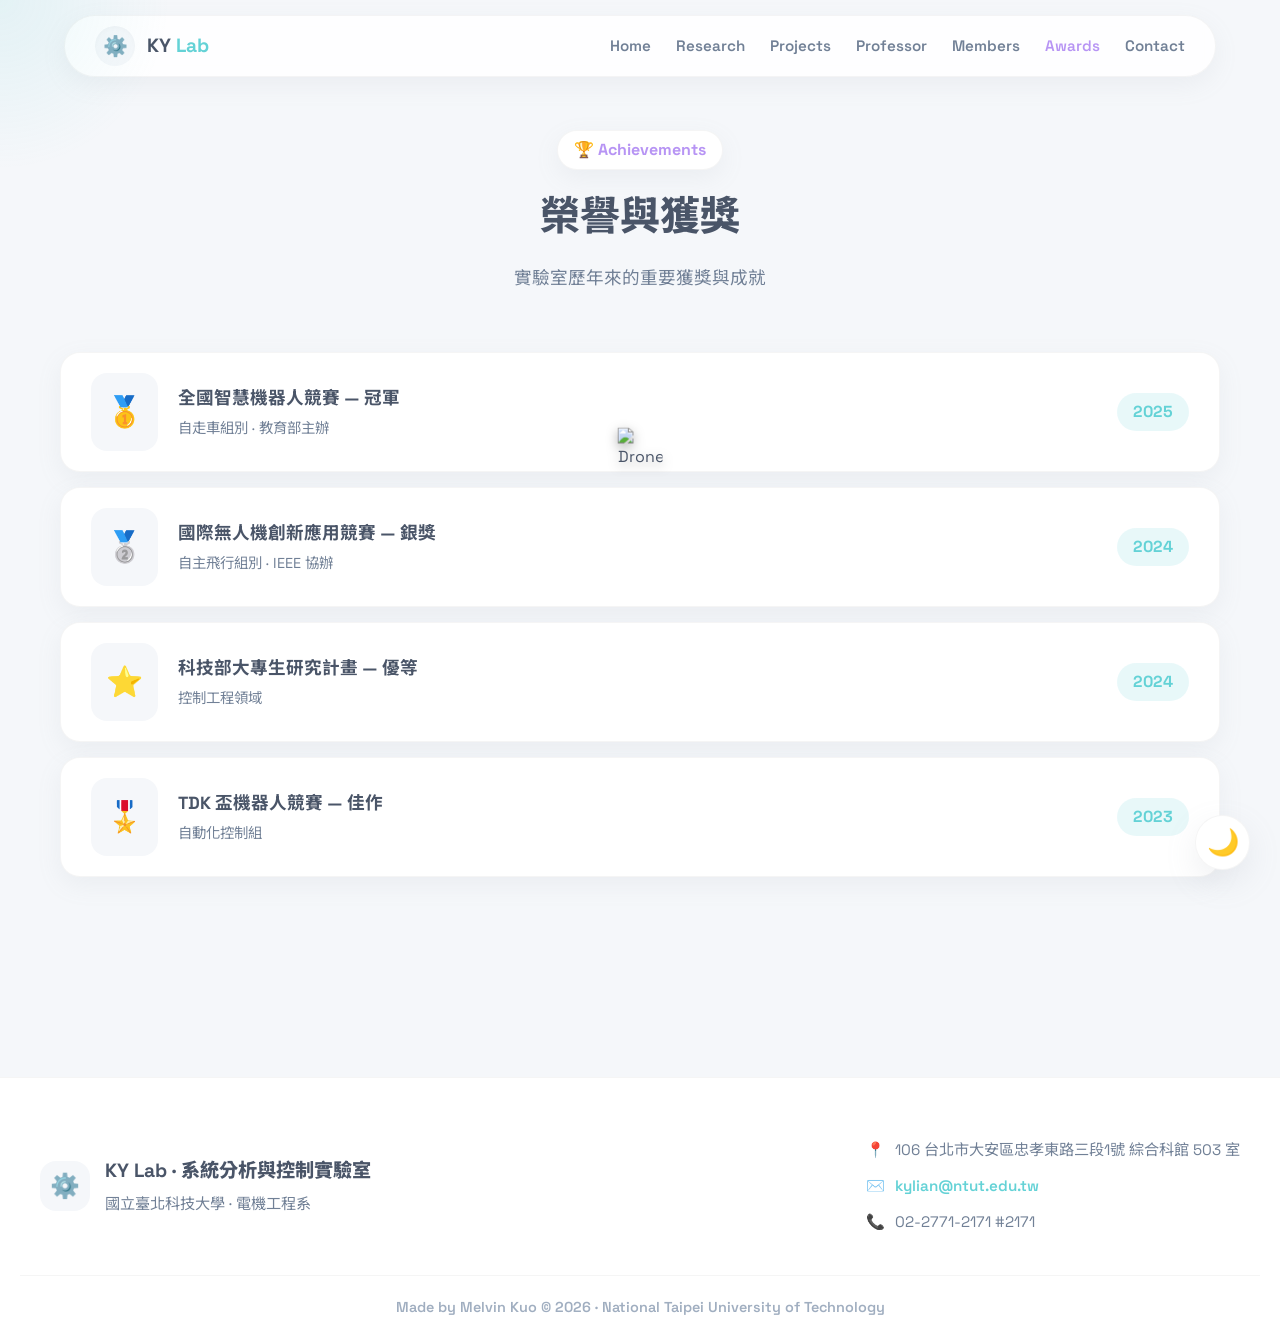
==== awards.html @ df5fb8e0 "fix: prevent dark mode flash when navigating between pages Add inline script in <head> of each HTML " ====
<!DOCTYPE html>
<html lang="zh-Hant">

<head>
  <meta charset="UTF-8">
  <meta name="viewport" content="width=device-width, initial-scale=1.0">
  <title>Awards | KY Lab · 榮譽獲獎</title>
  <meta name="description" content="KY Lab 歷年榮譽獲獎：全國智慧機器人競賽冠軍、國際無人機競賽銀獎等。">
  <link rel="icon" type="image/svg+xml"
    href="data:image/svg+xml,<svg xmlns='http://www.w3.org/2000/svg' viewBox='0 0 32 32'><text y='28' font-size='28'>🤖</text></svg>">
  <link
    href="https://fonts.googleapis.com/css2?family=Space+Grotesk:wght@400;500;600;700&family=Noto+Sans+TC:wght@300;400;500;700&family=Nunito:wght@400;600;700;800&display=swap"
    rel="stylesheet">
  <link rel="stylesheet" href="css/style.css">
  <script>try{if(localStorage.getItem('saclab-theme')==='dark')document.documentElement.classList.add('dark-theme');}catch(e){}</script>
</head>

<body>

  <section class="awards page-section" id="awards">
    <div class="section-header reveal">
      <div class="section-badge">🏆 Achievements</div>
      <h2 class="section-title">榮譽與獲獎</h2>
      <p class="section-desc">實驗室歷年來的重要獲獎與成就</p>
    </div>
    <div class="awards-list">
      <div class="award-item reveal card-hover">
        <div class="award-icon gold">🥇</div>
        <div class="award-body">
          <h4>全國智慧機器人競賽 — 冠軍</h4>
          <p>自走車組別 · 教育部主辦</p>
        </div>
        <div class="award-year-badge">2025</div>
      </div>
      <div class="award-item reveal card-hover">
        <div class="award-icon silver">🥈</div>
        <div class="award-body">
          <h4>國際無人機創新應用競賽 — 銀獎</h4>
          <p>自主飛行組別 · IEEE 協辦</p>
        </div>
        <div class="award-year-badge">2024</div>
      </div>
      <div class="award-item reveal card-hover">
        <div class="award-icon star">⭐</div>
        <div class="award-body">
          <h4>科技部大專生研究計畫 — 優等</h4>
          <p>控制工程領域</p>
        </div>
        <div class="award-year-badge">2024</div>
      </div>
      <div class="award-item reveal card-hover">
        <div class="award-icon medal">🎖️</div>
        <div class="award-body">
          <h4>TDK 盃機器人競賽 — 佳作</h4>
          <p>自動化控制組</p>
        </div>
        <div class="award-year-badge">2023</div>
      </div>
    </div>
  </section>

  <script src="js/components.js"></script>
  <script src="js/main.js"></script>
</body>

</html>
---- css/style.css ----
@charset "UTF-8";

:root {
  /* 預設：柔和亮色系配色 */
  --bg-main: #F5F7FA;
  --bg-card: #FFFFFF;
  --bg-nav: rgba(255, 255, 255, 0.85);

  --text-main: #4A5568;
  --text-muted: #718096;
  --text-light: #A0AEC0;

  --color-cyan: #64D2D6;
  --color-purple: #B794F4;
  --color-orange: #F6AD55;
  --color-pink: #F687B3;
  --color-gold: #F6E05E;

  --shadow-soft: 0 8px 24px rgba(149, 157, 165, 0.1);
  --shadow-hover: 0 12px 32px rgba(149, 157, 165, 0.15);
  --border-light: rgba(0, 0, 0, 0.04);

  --font-en: 'Space Grotesk', 'Nunito', sans-serif;
  --font-tw: 'Noto Sans TC', sans-serif;
}

/* ======================================================
   暗色模式變數 (科技可愛版)
   ====================================================== */
html.dark-theme {
  --bg-main: #0F172A;
  /* 深邃科技藍黑 */
  --bg-card: #1E293B;
  /* 卡片深色背景 */
  --bg-nav: rgba(30, 41, 59, 0.85);

  --text-main: #F8FAFC;
  /* 亮白色文字 */
  --text-muted: #94A3B8;
  /* 次要文字 */
  --text-light: #64748B;

  /* 恢復科技版的霓虹鮮明色系 */
  --color-cyan: #2DD4BF;
  --color-purple: #A78BFA;
  --color-orange: #FB923C;
  --color-pink: #F472B6;
  --color-gold: #FACC15;

  --shadow-soft: 0 8px 32px rgba(0, 0, 0, 0.3);
  --shadow-hover: 0 12px 48px rgba(45, 212, 191, 0.2);
  --border-light: rgba(255, 255, 255, 0.05);
}

/* 暗色模式下的網格與文字微調 */
html.dark-theme .hero-grid-bg {
  background-image:
    linear-gradient(to right, rgba(255, 255, 255, 0.03) 1px, transparent 1px),
    linear-gradient(to bottom, rgba(255, 255, 255, 0.03) 1px, transparent 1px);
}

html.dark-theme .proj-num {
  color: rgba(255, 255, 255, 0.05);
}

html.dark-theme .btn-soft {
  background: rgba(255, 255, 255, 0.05);
  color: var(--text-main);
  border-color: var(--border-light);
}

html.dark-theme .btn-soft:hover {
  background: var(--bg-card);
  color: var(--color-cyan);
}

* {
  margin: 0;
  padding: 0;
  box-sizing: border-box;
}

html {
  scroll-behavior: smooth;
}

/* 平滑過渡 */
body,
nav,
.research-card,
.project-card,
.prof-container,
.award-item,
.team-card,
footer,
.hero-chip,
.service-item,
.expertise-tags span {
  transition: background-color 0.5s ease, color 0.5s ease, border-color 0.5s ease, box-shadow 0.5s ease;
}

body {
  font-family: var(--font-en), var(--font-tw);
  background-color: var(--bg-main);
  color: var(--text-main);
  line-height: 1.6;
  overflow-x: hidden;
}

/* ====== CUSTOM CURSOR HIDING (僅限桌機) ====== */
@media (min-width: 769px) {

  body,
  a,
  button,
  .theme-toggle,
  .nav-links a {
    cursor: none !important;
  }
}

/* ====== THEME TOGGLE BUTTON ====== */
.theme-toggle {
  position: fixed;
  bottom: 30px;
  right: 30px;
  width: 55px;
  height: 55px;
  border-radius: 50%;
  background: var(--bg-card);
  border: 1px solid var(--border-light);
  box-shadow: var(--shadow-hover);
  font-size: 26px;
  z-index: 1000;
  display: flex;
  justify-content: center;
  align-items: center;
  transition: transform 0.3s cubic-bezier(0.34, 1.56, 0.64, 1), background-color 0.5s, box-shadow 0.5s;
}

.theme-toggle:hover {
  transform: translateY(-5px) scale(1.1);
}

@keyframes jelly {
  0% {
    transform: scale(1);
  }

  30% {
    transform: scale(1.25) rotate(10deg);
  }

  50% {
    transform: scale(0.9) rotate(-10deg);
  }

  70% {
    transform: scale(1.15) rotate(5deg);
  }

  100% {
    transform: scale(1);
  }
}

/* ====== CURSOR GLOW ====== */
.cursor-glow {
  position: fixed;
  width: 400px;
  height: 400px;
  background: radial-gradient(circle, rgba(100, 210, 214, 0.12) 0%, transparent 60%);
  border-radius: 50%;
  pointer-events: none;
  transform: translate(-50%, -50%);
  z-index: 9998;
  /* 在無人機下方 */
  transition: background 0.3s ease;
  display: none;
}

/* ====== DRONE CURSOR ====== */
.drone-cursor {
  position: fixed;
  top: 0;
  left: 0;
  width: 45px;
  /* 無人機大小 */
  height: 45px;
  pointer-events: none;
  /* 確保滑鼠點擊可以穿透圖案點到下方的按鈕 */
  z-index: 10000;
  display: none;
  filter: drop-shadow(0 4px 6px rgba(0, 0, 0, 0.3));
  /* 加上陰影更有立體感 */
}

@media (min-width: 769px) {

  .cursor-glow,
  .drone-cursor {
    display: block;
  }
}

/* ====== NAV ====== */
nav {
  position: fixed;
  top: 15px;
  left: 50%;
  transform: translateX(-50%);
  width: 90%;
  max-width: 1200px;
  background: var(--bg-nav);
  backdrop-filter: blur(12px);
  -webkit-backdrop-filter: blur(12px);
  border-radius: 50px;
  display: flex;
  justify-content: space-between;
  align-items: center;
  padding: 10px 30px;
  z-index: 1000;
  box-shadow: var(--shadow-soft);
  border: 1px solid var(--border-light);
}

.nav-brand {
  display: flex;
  align-items: center;
  gap: 12px;
}

.nav-logo-box {
  width: 40px;
  height: 40px;
  background: var(--bg-main);
  border-radius: 50%;
  display: flex;
  justify-content: center;
  align-items: center;
  box-shadow: inset 0 2px 5px rgba(0, 0, 0, 0.02);
  animation: spin-slow 10s linear infinite;
}

@keyframes spin-slow {
  100% {
    transform: rotate(360deg);
  }
}

.nav-logo-icon {
  font-size: 20px;
}

.logo-text {
  font-weight: 700;
  font-size: 1.2rem;
  color: var(--text-main);
}

.logo-text span {
  color: var(--color-cyan);
}

.nav-links {
  display: flex;
  gap: 25px;
  list-style: none;
}

.nav-links a {
  text-decoration: none;
  color: var(--text-muted);
  font-weight: 600;
  font-size: 0.95rem;
  transition: color 0.3s, transform 0.3s;
}

.nav-links a:hover,
.nav-links a.active {
  color: var(--color-purple);
  transform: translateY(-2px);
}

.nav-toggle {
  display: none;
}

/* ====== HERO ====== */
.hero {
  position: relative;
  min-height: 100vh;
  display: flex;
  justify-content: center;
  align-items: center;
  text-align: center;
  padding: 120px 20px 60px;
  overflow: hidden;
}

.hero-grid-bg {
  position: absolute;
  inset: 0;
  background-image:
    linear-gradient(to right, rgba(0, 0, 0, 0.03) 1px, transparent 1px),
    linear-gradient(to bottom, rgba(0, 0, 0, 0.03) 1px, transparent 1px);
  background-size: 40px 40px;
  z-index: -2;
}

.hero-deco {
  position: absolute;
  inset: 0;
  pointer-events: none;
  z-index: -1;
}

.float-icon {
  position: absolute;
  font-size: 30px;
  opacity: 0.9;
  animation: float-jelly 6s ease-in-out infinite alternate;
}

.f1 {
  top: 20%;
  left: 15%;
  animation-delay: 0s;
}

.f2 {
  top: 30%;
  right: 20%;
  animation-delay: 1s;
}

.f3 {
  bottom: 30%;
  left: 25%;
  animation-delay: 2s;
}

.f4 {
  bottom: 20%;
  right: 15%;
  animation-delay: 1.5s;
  font-size: 40px;
}

.f5 {
  top: 15%;
  right: 40%;
  font-size: 20px;
  animation-delay: 0.5s;
}

.f6 {
  bottom: 15%;
  left: 45%;
  font-size: 25px;
  animation-delay: 2.5s;
}

@keyframes float-jelly {
  0% {
    transform: translateY(0) rotate(0deg) scale(1);
  }

  50% {
    transform: translateY(-15px) rotate(5deg) scale(1.1);
  }

  100% {
    transform: translateY(5px) rotate(-5deg) scale(0.95);
  }
}

.hero-chip {
  display: inline-flex;
  align-items: center;
  gap: 8px;
  background: var(--bg-card);
  padding: 8px 16px;
  border-radius: 30px;
  font-size: 0.9rem;
  font-weight: 600;
  color: var(--text-muted);
  box-shadow: var(--shadow-soft);
  margin-bottom: 20px;
  border: 1px solid var(--border-light);
}

.chip-dot {
  width: 10px;
  height: 10px;
  border-radius: 50%;
  background: var(--color-cyan);
  box-shadow: 0 0 10px rgba(100, 210, 214, 0.4);
  animation: pulse 2s infinite;
}

@keyframes pulse {

  0%,
  100% {
    opacity: 1;
  }

  50% {
    opacity: 0.6;
  }
}

.hero h1 {
  font-size: 4rem;
  font-weight: 800;
  line-height: 1.2;
  margin-bottom: 10px;
  color: var(--text-main);
}

.gradient-text {
  background: linear-gradient(135deg, var(--color-cyan), var(--color-purple));
  -webkit-background-clip: text;
  -webkit-text-fill-color: transparent;
}

.hero-sub {
  font-size: 1.5rem;
  font-weight: 700;
  color: var(--text-muted);
  margin-bottom: 20px;
}

.hero-desc {
  font-size: 1.1rem;
  color: var(--text-muted);
  max-width: 600px;
  margin: 0 auto 40px;
  line-height: 1.8;
}

.hero-actions {
  display: flex;
  gap: 20px;
  justify-content: center;
  margin-bottom: 50px;
}

.btn {
  padding: 14px 30px;
  border-radius: 50px;
  font-weight: 700;
  text-decoration: none;
  display: inline-flex;
  align-items: center;
  gap: 10px;
  transition: all 0.3s cubic-bezier(0.34, 1.56, 0.64, 1);
}

.btn-glow {
  background: var(--color-cyan);
  color: #fff;
  box-shadow: 0 8px 20px rgba(100, 210, 214, 0.3);
}

.btn-glow:hover {
  transform: translateY(-5px) scale(1.03);
  box-shadow: 0 12px 25px rgba(100, 210, 214, 0.4);
}

.btn-soft {
  background: var(--bg-card);
  color: var(--text-main);
  box-shadow: var(--shadow-soft);
  border: 1px solid var(--border-light);
}

.btn-soft:hover {
  transform: translateY(-5px) scale(1.03);
  box-shadow: var(--shadow-hover);
  color: var(--color-purple);
}

.hero-stats {
  display: flex;
  gap: 30px;
  justify-content: center;
  align-items: center;
  background: var(--bg-nav);
  padding: 20px 40px;
  border-radius: 20px;
  backdrop-filter: blur(10px);
  box-shadow: var(--shadow-soft);
  border: 1px solid var(--border-light);
}

.stat-num {
  font-size: 1.8rem;
  font-weight: 800;
  color: var(--color-purple);
}

.stat-label {
  font-size: 0.9rem;
  color: var(--text-muted);
  font-weight: 600;
}

.stat-divider {
  width: 2px;
  height: 40px;
  background: rgba(128, 128, 128, 0.2);
}

.hero-scroll {
  position: absolute;
  bottom: 30px;
  left: 50%;
  transform: translateX(-50%);
  display: flex;
  flex-direction: column;
  align-items: center;
  gap: 10px;
  color: var(--text-light);
  font-weight: 700;
  font-size: 0.8rem;
  letter-spacing: 2px;
}

.scroll-line {
  width: 2px;
  height: 30px;
  background: var(--text-light);
  border-radius: 2px;
  animation: scroll-down 2s infinite;
}

@keyframes scroll-down {
  0% {
    transform: scaleY(0);
    transform-origin: top;
  }

  50% {
    transform: scaleY(1);
    transform-origin: top;
  }

  50.1% {
    transform: scaleY(1);
    transform-origin: bottom;
  }

  100% {
    transform: scaleY(0);
    transform-origin: bottom;
  }
}

/* ====== SECTIONS GLOBAL ====== */
section {
  padding: 100px 20px;
  max-width: 1200px;
  margin: 0 auto;
}

.section-header {
  text-align: center;
  margin-bottom: 60px;
}

.section-badge {
  display: inline-block;
  padding: 6px 16px;
  background: var(--bg-card);
  border-radius: 20px;
  font-weight: 700;
  color: var(--color-purple);
  box-shadow: var(--shadow-soft);
  margin-bottom: 15px;
  border: 1px solid var(--border-light);
}

.section-title {
  font-size: 2.5rem;
  font-weight: 800;
  margin-bottom: 15px;
  color: var(--text-main);
}

.section-desc {
  font-size: 1.1rem;
  color: var(--text-muted);
}

/* ====== RESEARCH ====== */
.research-grid {
  display: grid;
  grid-template-columns: repeat(auto-fit, minmax(250px, 1fr));
  gap: 30px;
}

.research-card {
  background: var(--bg-card);
  padding: 30px;
  border-radius: 24px;
  box-shadow: var(--shadow-soft);
  position: relative;
  overflow: hidden;
  border: 1px solid var(--border-light);
}

.research-card:hover {
  transform: translateY(-8px);
  box-shadow: var(--shadow-hover);
}

.card-icon-wrap {
  width: 60px;
  height: 60px;
  border-radius: 18px;
  display: flex;
  justify-content: center;
  align-items: center;
  font-size: 28px;
  margin-bottom: 20px;
}

.card-icon-wrap.cyan {
  background: rgba(100, 210, 214, 0.15);
}

.card-icon-wrap.purple {
  background: rgba(183, 148, 244, 0.15);
}

.card-icon-wrap.orange {
  background: rgba(246, 173, 85, 0.15);
}

.card-icon-wrap.pink {
  background: rgba(246, 135, 179, 0.15);
}

.research-card h3 {
  font-size: 1.3rem;
  margin-bottom: 12px;
  color: var(--text-main);
}

.research-card p {
  color: var(--text-muted);
  font-size: 0.95rem;
  margin-bottom: 20px;
}

.card-footer {
  display: flex;
  justify-content: space-between;
  align-items: center;
}

.card-tag {
  font-size: 0.8rem;
  font-weight: 700;
  color: var(--text-light);
}

.card-arrow {
  font-weight: bold;
  color: var(--text-light);
  transition: 0.3s;
}

.research-card:hover .card-arrow {
  transform: translateX(5px);
  color: var(--color-cyan);
}

/* ====== PROJECTS ====== */
.projects-grid {
  display: grid;
  grid-template-columns: repeat(auto-fit, minmax(300px, 1fr));
  gap: 30px;
}

.project-card {
  background: var(--bg-card);
  padding: 30px;
  border-radius: 24px;
  box-shadow: var(--shadow-soft);
  border: 1px solid var(--border-light);
}

.project-card:hover {
  transform: translateY(-8px);
  box-shadow: var(--shadow-hover);
}

.proj-header {
  display: flex;
  justify-content: space-between;
  align-items: center;
  margin-bottom: 20px;
}

.proj-num {
  font-size: 2rem;
  font-weight: 800;
  color: rgba(0, 0, 0, 0.04);
}

.proj-emoji {
  font-size: 30px;
  background: var(--bg-main);
  padding: 10px;
  border-radius: 50%;
}

.project-card h3 {
  font-size: 1.4rem;
  margin-bottom: 15px;
  color: var(--text-main);
}

.project-card p {
  color: var(--text-muted);
  font-size: 0.95rem;
  margin-bottom: 20px;
}

.proj-tags {
  display: flex;
  flex-wrap: wrap;
  gap: 8px;
}

.proj-tags span {
  background: var(--bg-main);
  color: var(--text-muted);
  padding: 6px 12px;
  border-radius: 20px;
  font-size: 0.8rem;
  font-weight: 600;
}

/* ====== PROFESSOR ====== */
.prof-container {
  background: var(--bg-card);
  border-radius: 30px;
  padding: 40px;
  box-shadow: var(--shadow-soft);
  border: 1px solid var(--border-light);
}

.prof-card {
  display: flex;
  gap: 40px;
  align-items: center;
  margin-bottom: 40px;
  flex-wrap: wrap;
}

.prof-avatar {
  width: 180px;
  height: 180px;
  border-radius: 50%;
  overflow: hidden;
  border: 6px solid var(--bg-main);
  box-shadow: var(--shadow-soft);
  background: var(--bg-card);
}

.prof-avatar img {
  width: 100%;
  height: 100%;
  object-fit: cover;
}

.prof-info h3 {
  font-size: 2rem;
  margin-bottom: 5px;
  color: var(--text-main);
}

.prof-name-en {
  color: var(--text-light);
  font-size: 1.1rem;
  margin-bottom: 10px;
  font-weight: 600;
}

.prof-title {
  display: inline-block;
  padding: 6px 16px;
  background: rgba(183, 148, 244, 0.15);
  color: #9F7AEA;
  border-radius: 20px;
  font-weight: 700;
  margin-bottom: 20px;
}

.prof-details {
  display: grid;
  grid-template-columns: repeat(auto-fit, minmax(200px, 1fr));
  gap: 15px;
}

.prof-detail-item {
  display: flex;
  align-items: center;
  gap: 10px;
  color: var(--text-muted);
  font-size: 0.95rem;
}

.prof-detail-item a {
  color: var(--color-cyan);
  text-decoration: none;
  font-weight: 600;
}

.prof-expertise h4,
.prof-service h4 {
  font-size: 1.2rem;
  margin-bottom: 20px;
  color: var(--text-main);
}

.expertise-tags {
  display: flex;
  flex-wrap: wrap;
  gap: 10px;
  margin-bottom: 40px;
}

.expertise-tags span {
  background: var(--bg-card);
  border: 1px solid var(--border-light);
  padding: 8px 16px;
  border-radius: 20px;
  font-weight: 600;
  color: var(--text-muted);
  box-shadow: 0 2px 5px rgba(0, 0, 0, 0.02);
}

.service-list {
  display: grid;
  grid-template-columns: 1fr 1fr;
  gap: 15px;
}

.service-item {
  display: flex;
  align-items: flex-start;
  gap: 10px;
  background: var(--bg-main);
  padding: 15px;
  border-radius: 12px;
  font-size: 0.95rem;
  color: var(--text-main);
  font-weight: 500;
}

.si-dot {
  width: 10px;
  height: 10px;
  border-radius: 50%;
  margin-top: 5px;
  flex-shrink: 0;
}

.si-dot.cyan {
  background: var(--color-cyan);
}

.si-dot.purple {
  background: var(--color-purple);
}

.si-dot.orange {
  background: var(--color-orange);
}

.si-dot.pink {
  background: var(--color-pink);
}

.expand-btn {
  display: block;
  width: 100%;
  margin-top: 20px;
  padding: 15px;
  background: none;
  border: 2px dashed var(--border-light);
  border-radius: 15px;
  color: var(--text-muted);
  font-weight: 700;
  cursor: pointer;
  transition: 0.3s;
}

.expand-btn:hover {
  background: var(--bg-main);
  border-style: solid;
  color: var(--color-purple);
}

.service-extra {
  display: none;
  margin-top: 15px;
  grid-template-columns: 1fr 1fr;
  gap: 15px;
}

/* ====== TEAM ====== */
.team-grid {
  display: grid;
  grid-template-columns: repeat(auto-fit, minmax(250px, 1fr));
  gap: 30px;
}

.team-card {
  background: var(--bg-card);
  padding: 40px 20px;
  border-radius: 24px;
  text-align: center;
  box-shadow: var(--shadow-soft);
  border: 1px solid var(--border-light);
}

.team-card:hover {
  transform: translateY(-8px);
  box-shadow: var(--shadow-hover);
}

.team-avatar-wrap {
  position: relative;
  width: 100px;
  height: 100px;
  margin: 0 auto 20px;
}

.team-avatar {
  width: 100%;
  height: 100%;
  background: var(--bg-main);
  border-radius: 50%;
  display: flex;
  justify-content: center;
  align-items: center;
  font-size: 40px;
  position: relative;
  z-index: 2;
}

.avatar-ring {
  position: absolute;
  inset: -5px;
  border-radius: 50%;
  border: 2px dashed var(--color-cyan);
  animation: spin-slow 10s linear infinite;
}

.team-card h4 {
  font-size: 1.2rem;
  color: var(--text-main);
  margin-bottom: 5px;
}

.team-card .role {
  color: var(--text-muted);
  font-size: 0.9rem;
  font-weight: 600;
}

/* ====== AWARDS ====== */
.awards-list {
  display: flex;
  flex-direction: column;
  gap: 15px;
}

.award-item {
  display: flex;
  align-items: center;
  gap: 20px;
  background: var(--bg-card);
  padding: 20px 30px;
  border-radius: 20px;
  box-shadow: var(--shadow-soft);
  border: 1px solid var(--border-light);
}

.award-item:hover {
  transform: translateY(-5px);
  box-shadow: var(--shadow-hover);
}

.award-icon {
  font-size: 30px;
  background: var(--bg-main);
  padding: 15px;
  border-radius: 16px;
}

.award-body {
  flex: 1;
}

.award-body h4 {
  font-size: 1.1rem;
  color: var(--text-main);
  margin-bottom: 5px;
}

.award-body p {
  color: var(--text-muted);
  font-size: 0.9rem;
}

.award-year-badge {
  background: rgba(100, 210, 214, 0.15);
  color: var(--color-cyan);
  padding: 6px 16px;
  border-radius: 20px;
  font-weight: 800;
  font-size: 1rem;
}

/* ====== FOOTER ====== */
footer {
  background: var(--bg-card);
  padding: 60px 20px 20px;
  margin-top: 100px;
  border-top: 1px solid var(--border-light);
}

.footer-top {
  max-width: 1200px;
  margin: 0 auto;
  display: flex;
  justify-content: space-between;
  flex-wrap: wrap;
  gap: 40px;
  margin-bottom: 40px;
}

.footer-brand-area {
  display: flex;
  align-items: center;
  gap: 15px;
}

.footer-logo-box {
  width: 50px;
  height: 50px;
  background: var(--bg-main);
  border-radius: 16px;
  display: flex;
  justify-content: center;
  align-items: center;
  font-size: 24px;
}

.footer-brand {
  font-size: 1.2rem;
  font-weight: 800;
  color: var(--text-main);
  margin-bottom: 5px;
}

.footer-brand-area p {
  color: var(--text-muted);
  font-size: 0.95rem;
}

.footer-info {
  display: flex;
  flex-direction: column;
  gap: 12px;
}

.footer-item {
  display: flex;
  align-items: center;
  gap: 10px;
  color: var(--text-muted);
  font-size: 0.95rem;
}

.footer-item a {
  color: var(--color-cyan);
  text-decoration: none;
  font-weight: 600;
}

.footer-bottom {
  text-align: center;
  padding-top: 20px;
  border-top: 1px solid var(--border-light);
  color: var(--text-light);
  font-size: 0.9rem;
  font-weight: 600;
}

/* ====== ANIMATIONS & RESPONSIVE ====== */
.reveal {
  opacity: 0;
  transform: translateY(30px);
  transition: all 0.8s ease-out;
}

.reveal.active {
  opacity: 1;
  transform: translateY(0);
}

@media (max-width: 768px) {
  .hero h1 {
    font-size: 2.5rem;
  }

  .nav-links {
    display: none;
  }

  .nav-toggle {
    display: block;
    background: none;
    border: none;
    cursor: pointer;
  }

  .nav-toggle span {
    display: block;
    width: 25px;
    height: 3px;
    background: var(--text-main);
    margin: 5px 0;
    border-radius: 3px;
  }

  .hero-stats {
    flex-direction: column;
    gap: 15px;
  }

  .stat-divider {
    width: 40px;
    height: 2px;
  }

  .prof-card {
    flex-direction: column;
    text-align: center;
  }

  .service-list,
  .service-extra {
    grid-template-columns: 1fr;
  }

  .award-item {
    flex-direction: column;
    text-align: center;
  }

  .theme-toggle {
    bottom: 20px;
    right: 20px;
    width: 45px;
    height: 45px;
    font-size: 20px;
  }
}

/* ====== LAB PHOTO FLOAT CARDS ====== */
.lab-photo-float {
  position: absolute;
  width: 160px;
  height: 120px;
  border-radius: 16px;
  overflow: hidden;
  border: 1px solid rgba(255, 255, 255, 0.12);
  background: rgba(255, 255, 255, 0.06);
  box-shadow: 0 8px 32px rgba(0, 0, 0, 0.25);
  animation: float-jelly 10s ease-in-out infinite alternate;
  pointer-events: none;
  z-index: 0;
}

.lab-photo-float img {
  width: 100%;
  height: 100%;
  object-fit: cover;
  opacity: 0.45;
}

html.dark-theme .lab-photo-float {
  border-color: rgba(255, 255, 255, 0.08);
  background: rgba(255, 255, 255, 0.04);
}

/* ====== INNER PAGE TOP PADDING ====== */
/* Ensures first section clears the fixed nav on non-hero pages */
.page-section {
  padding-top: 130px;
}
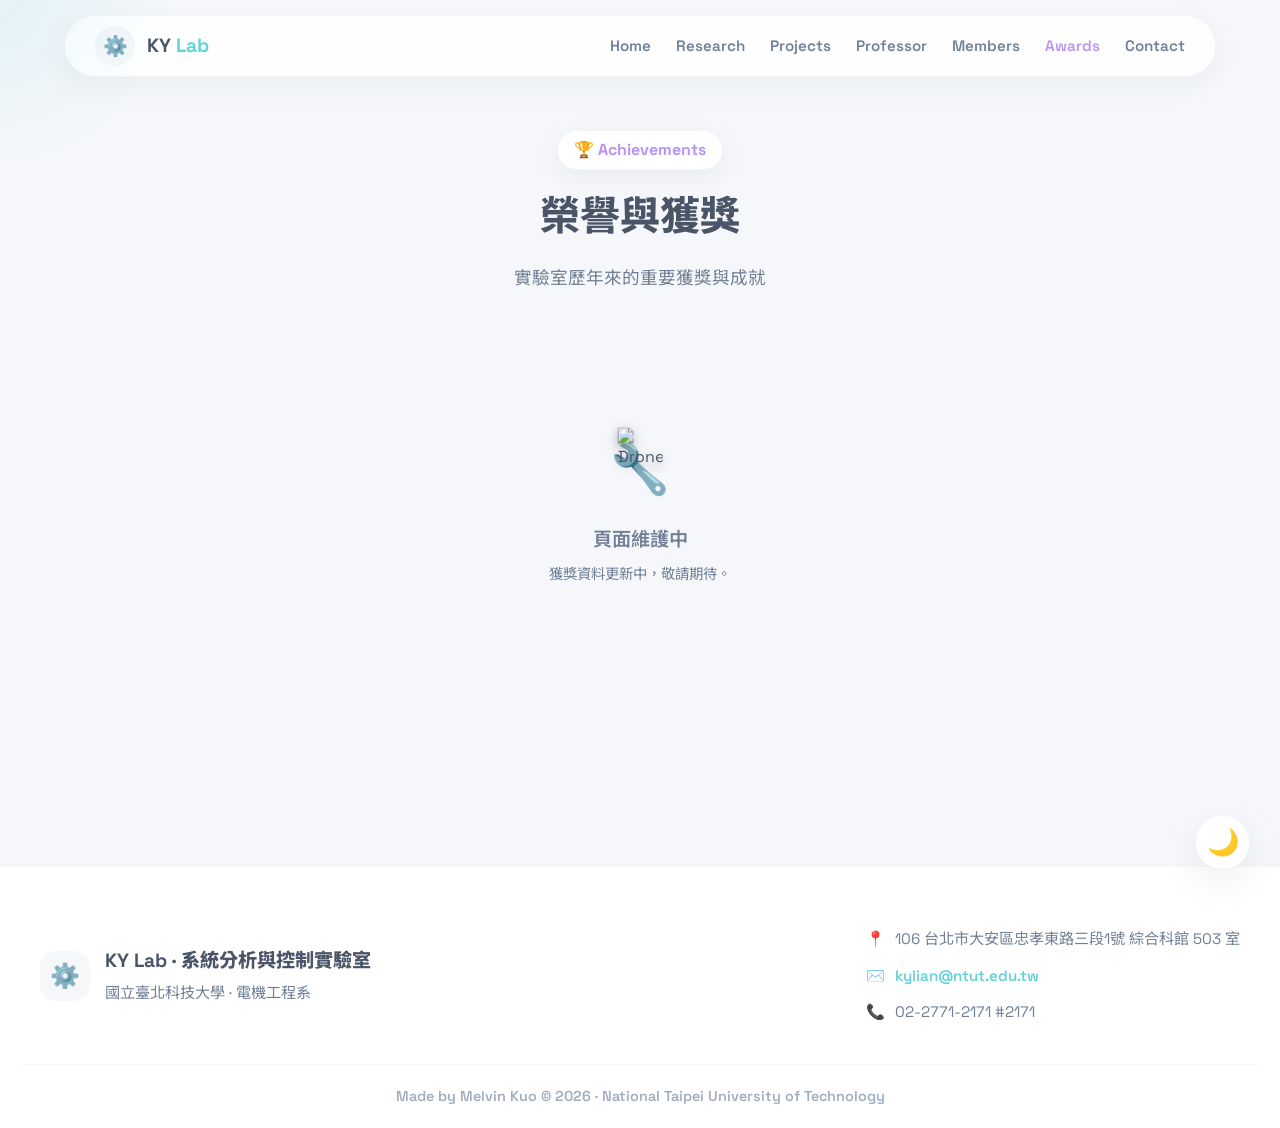
==== commit c15be738: "fix: replace placeholder awards with maintenance notice" ====
--- a/awards.html
+++ b/awards.html
@@ -23,39 +23,10 @@
       <h2 class="section-title">榮譽與獲獎</h2>
       <p class="section-desc">實驗室歷年來的重要獲獎與成就</p>
     </div>
-    <div class="awards-list">
-      <div class="award-item reveal card-hover">
-        <div class="award-icon gold">🥇</div>
-        <div class="award-body">
-          <h4>全國智慧機器人競賽 — 冠軍</h4>
-          <p>自走車組別 · 教育部主辦</p>
-        </div>
-        <div class="award-year-badge">2025</div>
-      </div>
-      <div class="award-item reveal card-hover">
-        <div class="award-icon silver">🥈</div>
-        <div class="award-body">
-          <h4>國際無人機創新應用競賽 — 銀獎</h4>
-          <p>自主飛行組別 · IEEE 協辦</p>
-        </div>
-        <div class="award-year-badge">2024</div>
-      </div>
-      <div class="award-item reveal card-hover">
-        <div class="award-icon star">⭐</div>
-        <div class="award-body">
-          <h4>科技部大專生研究計畫 — 優等</h4>
-          <p>控制工程領域</p>
-        </div>
-        <div class="award-year-badge">2024</div>
-      </div>
-      <div class="award-item reveal card-hover">
-        <div class="award-icon medal">🎖️</div>
-        <div class="award-body">
-          <h4>TDK 盃機器人競賽 — 佳作</h4>
-          <p>自動化控制組</p>
-        </div>
-        <div class="award-year-badge">2023</div>
-      </div>
+    <div style="text-align:center; padding: 80px 20px; color: var(--text-muted);">
+      <div style="font-size: 3rem; margin-bottom: 16px;">🔧</div>
+      <h3 style="font-size: 1.2rem; font-weight: 600; margin-bottom: 8px;">頁面維護中</h3>
+      <p style="font-size: 0.9rem;">獲獎資料更新中，敬請期待。</p>
     </div>
   </section>
 
